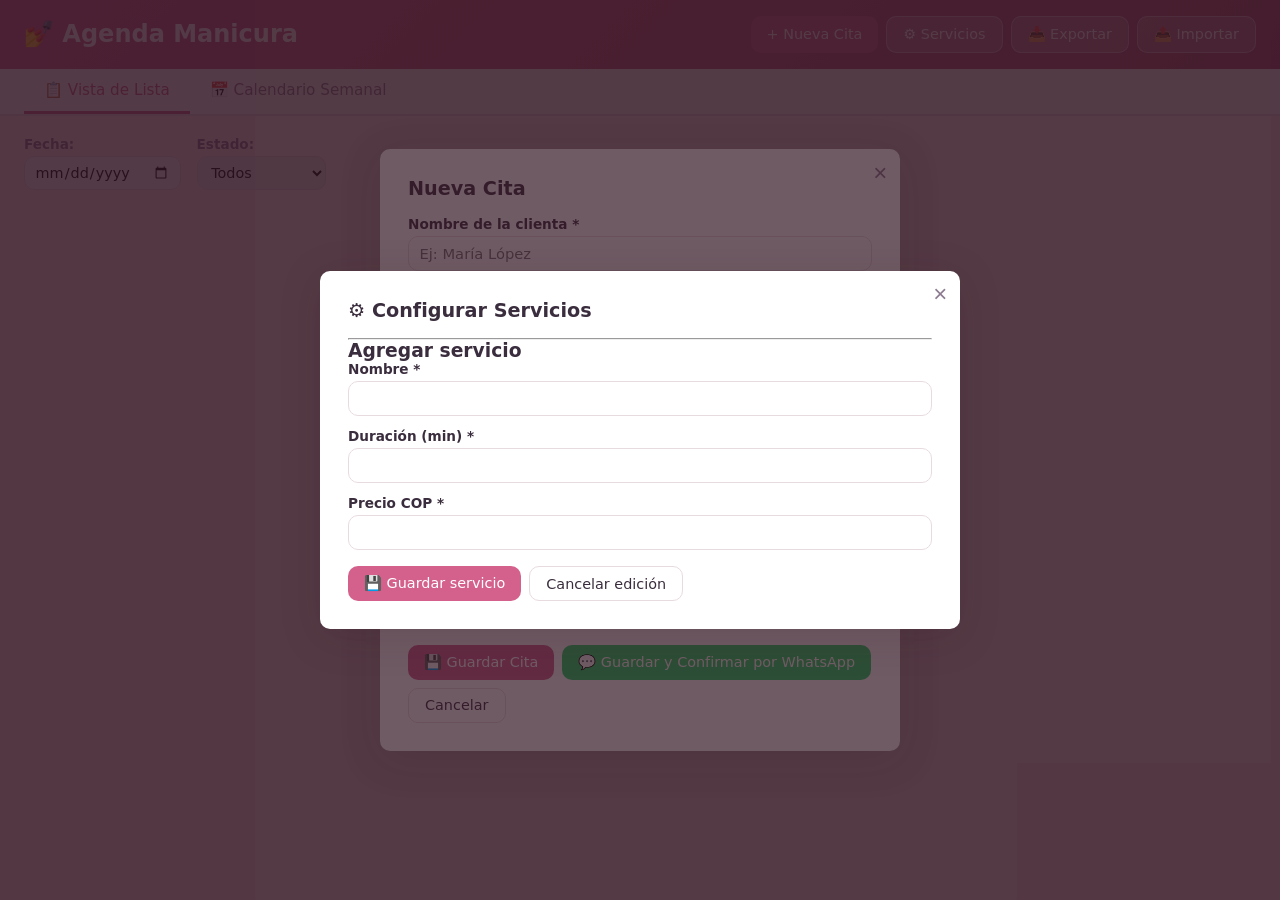
==== index.html @ 87cf35ac "refactor: move static app files to repository root" ====
<!DOCTYPE html>
<html lang="es">
<head>
  <meta charset="UTF-8">
  <meta name="viewport" content="width=device-width, initial-scale=1.0">
  <title>Agenda Manicura ✨</title>
  <link rel="stylesheet" href="css/styles.css">
</head>
<body>

  <!-- ═══════════ HEADER ═══════════ -->
  <header class="app-header">
    <h1>💅 Agenda Manicura</h1>
    <nav class="header-actions">
      <button id="btnNuevaCita" class="btn btn-primary">+ Nueva Cita</button>
      <button id="btnConfigServicios" class="btn btn-outline">⚙ Servicios</button>
      <button id="btnExportar" class="btn btn-outline">📥 Exportar</button>
      <label class="btn btn-outline btn-file">
        📤 Importar
        <input type="file" id="inputImportar" accept=".json" hidden>
      </label>
    </nav>
  </header>

  <!-- ═══════════ TABS ═══════════ -->
  <section class="tabs-bar">
    <button class="tab active" data-tab="lista">📋 Vista de Lista</button>
    <button class="tab" data-tab="calendario">📅 Calendario Semanal</button>
  </section>

  <!-- ═══════════ VISTA LISTA ═══════════ -->
  <main id="vistaLista" class="view active">
    <div class="filtros">
      <label>Fecha:
        <input type="date" id="filtroFecha">
      </label>
      <label>Estado:
        <select id="filtroEstado">
          <option value="">Todos</option>
          <option value="pendiente">Pendiente</option>
          <option value="confirmada">Confirmada</option>
          <option value="completada">Completada</option>
          <option value="cancelada">Cancelada</option>
        </select>
      </label>
    </div>
    <div id="listaCitas" class="lista-citas"></div>
  </main>

  <!-- ═══════════ VISTA CALENDARIO ═══════════ -->
  <main id="vistaCalendario" class="view">
    <div class="cal-nav">
      <button id="calPrev" class="btn btn-sm">◀ Semana anterior</button>
      <button id="calHoy" class="btn btn-sm btn-primary">Hoy</button>
      <button id="calNext" class="btn btn-sm">Semana siguiente ▶</button>
      <span id="calRango" class="cal-rango"></span>
    </div>
    <div class="cal-grid-wrapper">
      <div id="calGrid" class="cal-grid"></div>
    </div>
  </main>

  <!-- ═══════════ MODAL: NUEVA / EDITAR CITA ═══════════ -->
  <div id="modalCita" class="modal-overlay" hidden>
    <div class="modal">
      <button class="modal-close" data-close>&times;</button>
      <h2 id="modalCitaTitulo">Nueva Cita</h2>
      <form id="formCita" autocomplete="off">
        <input type="hidden" id="citaId">

        <label>Nombre de la clienta *
          <input type="text" id="citaNombre" required maxlength="80" placeholder="Ej: María López">
        </label>

        <label>WhatsApp *
          <div class="input-group">
            <input type="text" id="citaIndicativo" value="+57" maxlength="5" class="indicativo">
            <input type="tel" id="citaTelefono" required placeholder="3001234567" pattern="[0-9]{7,15}">
          </div>
        </label>

        <label>Servicio *
          <select id="citaServicio" required>
            <option value="">Seleccionar…</option>
          </select>
        </label>

        <div class="info-servicio" id="infoServicio" hidden>
          <span id="infoDuracion"></span> · <span id="infoPrecio"></span>
        </div>

        <label>Fecha *
          <input type="date" id="citaFecha" required>
        </label>

        <label>Hora disponible *
          <select id="citaHora" required>
            <option value="">Elige servicio y fecha primero</option>
          </select>
        </label>

        <label>Notas
          <textarea id="citaNotas" rows="2" maxlength="300" placeholder="Preferencias, alergias, etc."></textarea>
        </label>

        <div class="modal-actions">
          <button type="submit" class="btn btn-primary">💾 Guardar Cita</button>
          <button type="button" class="btn btn-whatsapp" id="btnGuardarYWhatsapp">💬 Guardar y Confirmar por WhatsApp</button>
          <button type="button" class="btn btn-outline" data-close>Cancelar</button>
        </div>
      </form>
    </div>
  </div>

  <!-- ═══════════ MODAL: DETALLE CITA ═══════════ -->
  <div id="modalDetalle" class="modal-overlay" hidden>
    <div class="modal">
      <button class="modal-close" data-close>&times;</button>
      <h2>Detalle de Cita</h2>
      <div id="detalleContenido"></div>
      <div class="modal-actions" id="detalleAcciones"></div>
    </div>
  </div>

  <!-- ═══════════ MODAL: CONFIGURAR SERVICIOS ═══════════ -->
  <div id="modalServicios" class="modal-overlay" hidden>
    <div class="modal modal-wide">
      <button class="modal-close" data-close>&times;</button>
      <h2>⚙ Configurar Servicios</h2>
      <div id="listaServicios"></div>
      <hr>
      <h3 id="formServicioTitulo">Agregar servicio</h3>
      <form id="formServicio" autocomplete="off">
        <input type="hidden" id="servicioId">
        <label>Nombre *
          <input type="text" id="servicioNombre" required maxlength="60">
        </label>
        <label>Duración (min) *
          <input type="number" id="servicioDuracion" required min="10" max="300" step="5">
        </label>
        <label>Precio COP *
          <input type="number" id="servicioPrecio" required min="0" step="500">
        </label>
        <div class="modal-actions">
          <button type="submit" class="btn btn-primary">💾 Guardar servicio</button>
          <button type="button" class="btn btn-outline" id="btnCancelarServicio">Cancelar edición</button>
        </div>
      </form>
    </div>
  </div>

  <!-- ═══════════ TOAST ═══════════ -->
  <div id="toast" class="toast" hidden></div>

  <script src="js/storage.js"></script>
  <script src="js/app.js"></script>
</body>
</html>
---- css/styles.css ----
/* ═══════════════════════════════════════════
   Agenda Manicura — Estilos principales
   ═══════════════════════════════════════════ */

/* ── Reset & Variables ────────────────────── */
:root {
  --color-bg: #fdf6f0;
  --color-surface: #ffffff;
  --color-primary: #d4618c;
  --color-primary-hover: #c14e78;
  --color-accent: #f5a6c8;
  --color-text: #3a2d3d;
  --color-text-light: #8c7a90;
  --color-border: #e8dbe0;
  --color-whatsapp: #25d366;
  --color-whatsapp-hover: #1ebe57;
  --color-pendiente: #f0ad4e;
  --color-confirmada: #5cb85c;
  --color-completada: #5bc0de;
  --color-cancelada: #d9534f;
  --color-almuerzo: #f9e8e8;
  --radius: 10px;
  --shadow: 0 2px 12px rgba(60,30,50,.08);
  --font: 'Segoe UI', system-ui, -apple-system, sans-serif;
}

*, *::before, *::after { box-sizing: border-box; margin: 0; padding: 0; }

body {
  font-family: var(--font);
  background: var(--color-bg);
  color: var(--color-text);
  min-height: 100vh;
}

/* ── Header ───────────────────────────────── */
.app-header {
  background: linear-gradient(135deg, var(--color-primary), #a94c6e);
  color: #fff;
  padding: 1rem 1.5rem;
  display: flex;
  flex-wrap: wrap;
  align-items: center;
  justify-content: space-between;
  gap: .75rem;
}
.app-header h1 { font-size: 1.5rem; }
.header-actions { display: flex; flex-wrap: wrap; gap: .5rem; }

/* ── Buttons ──────────────────────────────── */
.btn {
  display: inline-flex;
  align-items: center;
  gap: .35rem;
  padding: .55rem 1rem;
  border: none;
  border-radius: var(--radius);
  font-size: .9rem;
  cursor: pointer;
  transition: background .2s, transform .1s;
  font-family: var(--font);
  white-space: nowrap;
}
.btn:active { transform: scale(.97); }
.btn-primary { background: var(--color-primary); color: #fff; }
.btn-primary:hover { background: var(--color-primary-hover); }
.btn-outline {
  background: rgba(255,255,255,.2);
  color: #fff;
  border: 1px solid rgba(255,255,255,.4);
}
.btn-outline:hover { background: rgba(255,255,255,.35); }
.btn-sm { padding: .4rem .75rem; font-size: .82rem; }
.btn-whatsapp { background: var(--color-whatsapp); color: #fff; }
.btn-whatsapp:hover { background: var(--color-whatsapp-hover); }
.btn-danger { background: var(--color-cancelada); color: #fff; }
.btn-danger:hover { background: #c9302c; }
.btn-file { cursor: pointer; }

/* botones dentro de modales / paneles (contexto oscuro vs claro) */
.modal .btn-outline {
  color: var(--color-text);
  border-color: var(--color-border);
  background: var(--color-surface);
}
.modal .btn-outline:hover { background: #f3edf0; }

/* ── Tabs ─────────────────────────────────── */
.tabs-bar {
  display: flex;
  gap: 0;
  background: var(--color-surface);
  border-bottom: 2px solid var(--color-border);
  padding: 0 1.5rem;
}
.tab {
  padding: .75rem 1.25rem;
  background: none;
  border: none;
  font-size: .95rem;
  cursor: pointer;
  border-bottom: 3px solid transparent;
  color: var(--color-text-light);
  font-family: var(--font);
  transition: .2s;
}
.tab.active, .tab:hover {
  color: var(--color-primary);
  border-bottom-color: var(--color-primary);
}

/* ── Views ────────────────────────────────── */
.view { display: none; padding: 1.25rem 1.5rem; }
.view.active { display: block; }

/* ── Filtros (vista lista) ────────────────── */
.filtros {
  display: flex;
  flex-wrap: wrap;
  gap: 1rem;
  margin-bottom: 1rem;
}
.filtros label {
  display: flex;
  flex-direction: column;
  gap: .25rem;
  font-size: .85rem;
  font-weight: 600;
  color: var(--color-text-light);
}
.filtros input, .filtros select {
  padding: .45rem .6rem;
  border: 1px solid var(--color-border);
  border-radius: var(--radius);
  font-size: .9rem;
  font-family: var(--font);
}

/* ── Lista de citas ───────────────────────── */
.lista-citas { display: flex; flex-direction: column; gap: .75rem; }
.cita-card {
  background: var(--color-surface);
  border-left: 5px solid var(--color-pendiente);
  border-radius: var(--radius);
  padding: .85rem 1rem;
  box-shadow: var(--shadow);
  cursor: pointer;
  transition: transform .15s;
  display: flex;
  flex-wrap: wrap;
  align-items: center;
  gap: .5rem 1rem;
}
.cita-card:hover { transform: translateY(-2px); }
.cita-card.confirmada  { border-left-color: var(--color-confirmada); }
.cita-card.completada  { border-left-color: var(--color-completada); }
.cita-card.cancelada   { border-left-color: var(--color-cancelada); opacity: .65; }
.cita-card .nombre { font-weight: 700; min-width: 140px; }
.cita-card .servicio { color: var(--color-text-light); font-size: .88rem; }
.cita-card .fecha-hora { font-size: .88rem; }
.cita-card .badge {
  padding: .2rem .55rem;
  border-radius: 20px;
  font-size: .75rem;
  font-weight: 700;
  color: #fff;
  text-transform: uppercase;
}
.badge.pendiente  { background: var(--color-pendiente); }
.badge.confirmada { background: var(--color-confirmada); }
.badge.completada { background: var(--color-completada); }
.badge.cancelada  { background: var(--color-cancelada); }

.lista-vacia {
  text-align: center;
  color: var(--color-text-light);
  padding: 3rem 1rem;
  font-size: 1.05rem;
}

/* ── Calendario semanal ───────────────────── */
.cal-nav {
  display: flex;
  flex-wrap: wrap;
  align-items: center;
  gap: .5rem;
  margin-bottom: .75rem;
}
.cal-rango {
  margin-left: auto;
  font-weight: 600;
  font-size: .95rem;
  color: var(--color-text-light);
}
.cal-grid-wrapper { overflow-x: auto; }
.cal-grid {
  display: grid;
  grid-template-columns: 60px repeat(7, 1fr);
  min-width: 820px;
  border: 1px solid var(--color-border);
  border-radius: var(--radius);
  background: var(--color-surface);
  font-size: .82rem;
}
.cal-cell {
  border: 1px solid var(--color-border);
  padding: .3rem .35rem;
  min-height: 38px;
  position: relative;
}
.cal-header {
  background: var(--color-primary);
  color: #fff;
  text-align: center;
  font-weight: 700;
  padding: .5rem .25rem;
  font-size: .78rem;
}
.cal-header.corner { background: #c14e78; }
.cal-hora {
  background: #fbf2f6;
  font-weight: 600;
  display: flex;
  align-items: center;
  justify-content: center;
  font-size: .78rem;
}
.cal-cell.almuerzo {
  background: var(--color-almuerzo);
  position: relative;
}
.cal-cell.almuerzo::after {
  content: '🍽';
  position: absolute;
  top: 50%;
  left: 50%;
  transform: translate(-50%,-50%);
  font-size: 1rem;
  opacity: .5;
}
.cal-hora.almuerzo { background: #f9dede; }
.cal-event {
  border-radius: 4px;
  padding: .15rem .3rem;
  margin-bottom: 2px;
  font-size: .72rem;
  color: #fff;
  cursor: pointer;
  overflow: hidden;
  text-overflow: ellipsis;
  white-space: nowrap;
  line-height: 1.3;
}
.cal-event.pendiente  { background: var(--color-pendiente); }
.cal-event.confirmada { background: var(--color-confirmada); }
.cal-event.completada { background: var(--color-completada); }
.cal-event.cancelada  { background: var(--color-cancelada); opacity: .6; }

.cal-cell.today { background: #fef3f7; }

/* ── Modal ────────────────────────────────── */
.modal-overlay {
  position: fixed;
  inset: 0;
  background: rgba(50,20,35,.45);
  display: flex;
  align-items: center;
  justify-content: center;
  z-index: 900;
  padding: 1rem;
  overflow-y: auto;
}
.modal {
  background: var(--color-surface);
  border-radius: var(--radius);
  width: 100%;
  max-width: 520px;
  padding: 1.75rem;
  position: relative;
  box-shadow: 0 8px 40px rgba(60,20,40,.18);
  max-height: 92vh;
  overflow-y: auto;
}
.modal-wide { max-width: 640px; }
.modal-close {
  position: absolute;
  top: .6rem;
  right: .8rem;
  background: none;
  border: none;
  font-size: 1.5rem;
  cursor: pointer;
  color: var(--color-text-light);
}
.modal h2 { margin-bottom: 1rem; font-size: 1.2rem; }
.modal label {
  display: flex;
  flex-direction: column;
  gap: .25rem;
  margin-bottom: .75rem;
  font-size: .85rem;
  font-weight: 600;
  color: var(--color-text);
}
.modal input, .modal select, .modal textarea {
  padding: .5rem .65rem;
  border: 1px solid var(--color-border);
  border-radius: var(--radius);
  font-size: .92rem;
  font-family: var(--font);
  width: 100%;
}
.modal input:focus, .modal select:focus, .modal textarea:focus {
  outline: none;
  border-color: var(--color-primary);
  box-shadow: 0 0 0 3px rgba(212,97,140,.15);
}
.input-group { display: flex; gap: .4rem; }
.indicativo { max-width: 65px; text-align: center; }
.info-servicio {
  background: #fdf0f5;
  padding: .45rem .75rem;
  border-radius: var(--radius);
  font-size: .88rem;
  margin-bottom: .75rem;
  color: var(--color-primary);
  font-weight: 600;
}
.modal-actions {
  display: flex;
  flex-wrap: wrap;
  gap: .5rem;
  margin-top: 1rem;
}

/* ── Detalle de cita ──────────────────────── */
.detalle-grid {
  display: grid;
  grid-template-columns: auto 1fr;
  gap: .35rem .75rem;
  font-size: .92rem;
  margin-bottom: .5rem;
}
.detalle-grid dt { font-weight: 700; color: var(--color-text-light); }
.detalle-grid dd { font-weight: 400; }

/* ── Servicios config ─────────────────────── */
.servicio-item {
  display: flex;
  align-items: center;
  gap: .75rem;
  padding: .6rem 0;
  border-bottom: 1px solid var(--color-border);
  flex-wrap: wrap;
}
.servicio-item .s-name { font-weight: 700; flex: 1; min-width: 130px; }
.servicio-item .s-meta { font-size: .85rem; color: var(--color-text-light); }

/* ── Toast ────────────────────────────────── */
.toast {
  position: fixed;
  bottom: 1.5rem;
  left: 50%;
  transform: translateX(-50%);
  background: #3a2d3d;
  color: #fff;
  padding: .7rem 1.4rem;
  border-radius: 30px;
  font-size: .9rem;
  z-index: 1000;
  box-shadow: 0 4px 18px rgba(0,0,0,.2);
  animation: toastIn .3s ease;
}
@keyframes toastIn {
  from { opacity: 0; transform: translateX(-50%) translateY(20px); }
  to   { opacity: 1; transform: translateX(-50%) translateY(0); }
}

/* ── Responsive ───────────────────────────── */
@media (max-width: 600px) {
  .app-header { flex-direction: column; align-items: flex-start; }
  .header-actions { width: 100%; justify-content: flex-start; }
  .modal { padding: 1.25rem; }
  .cal-grid { min-width: 650px; }
  .filtros { flex-direction: column; }
}
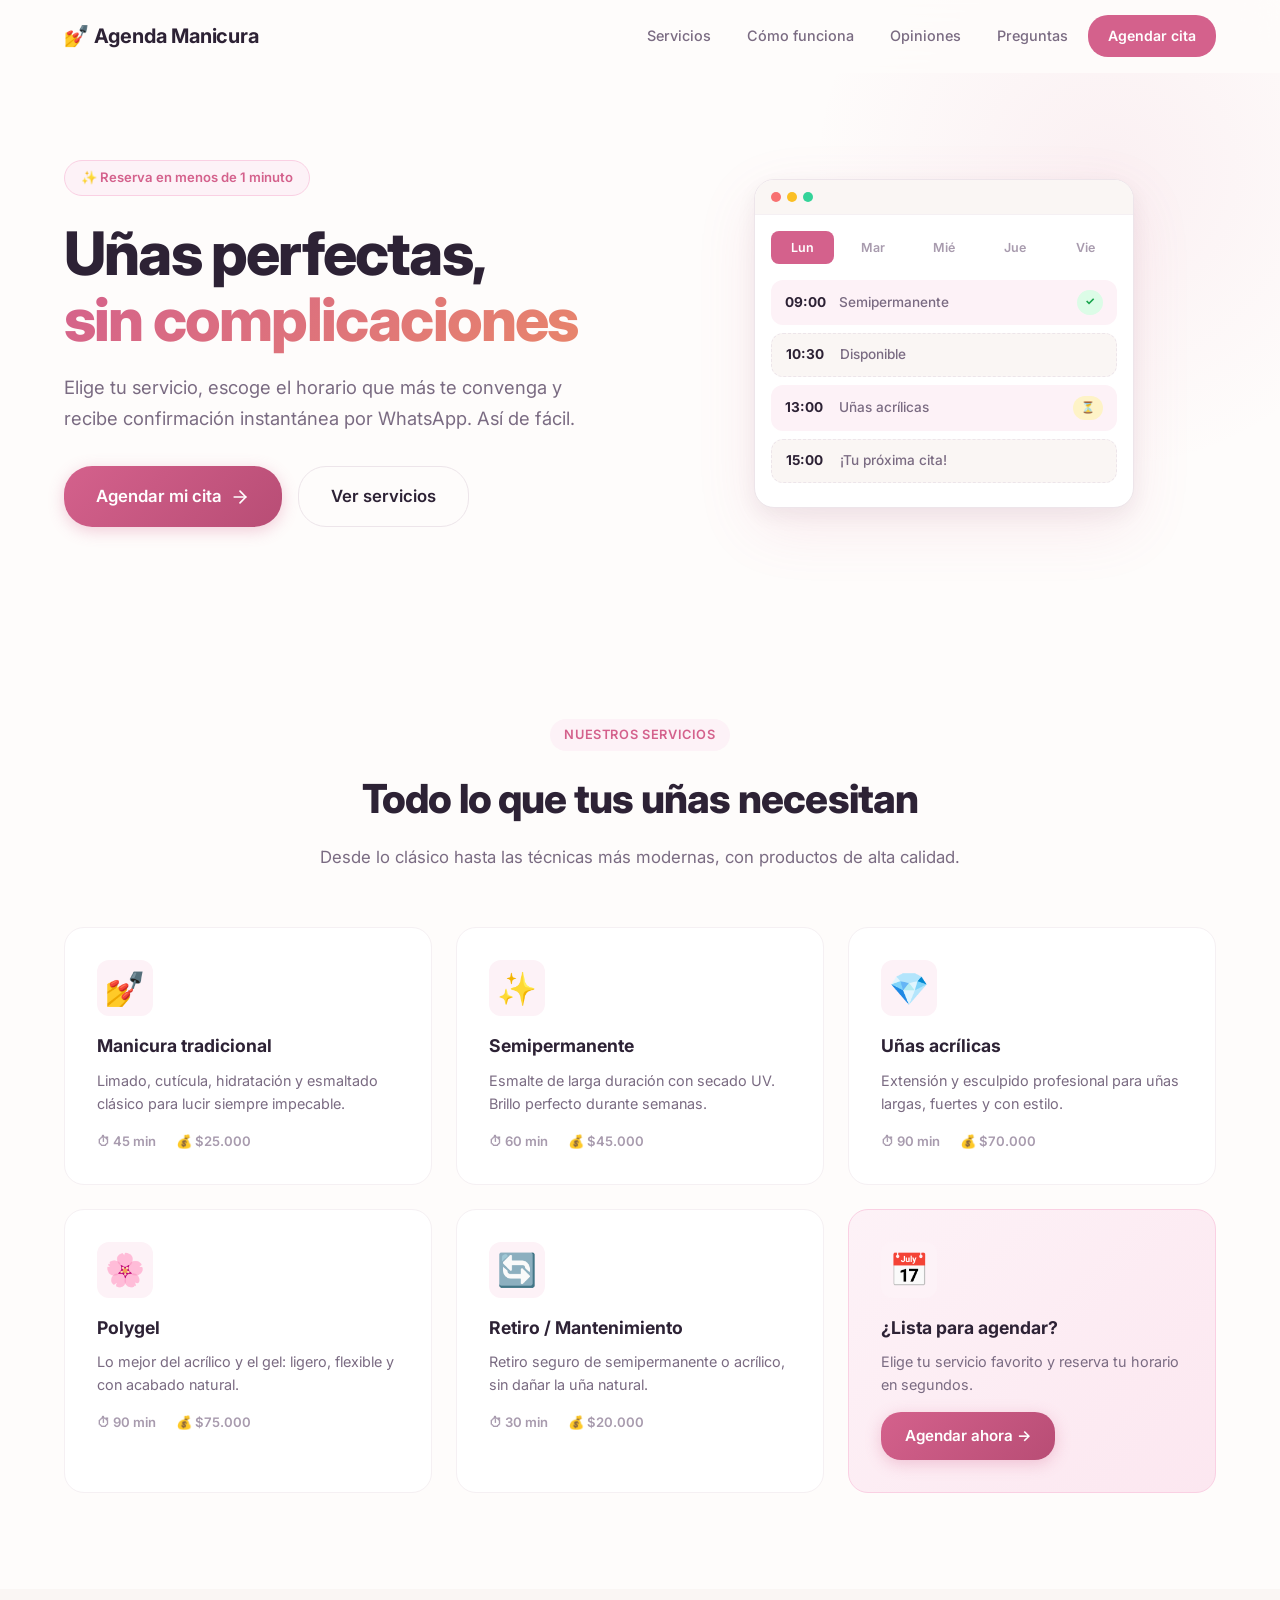
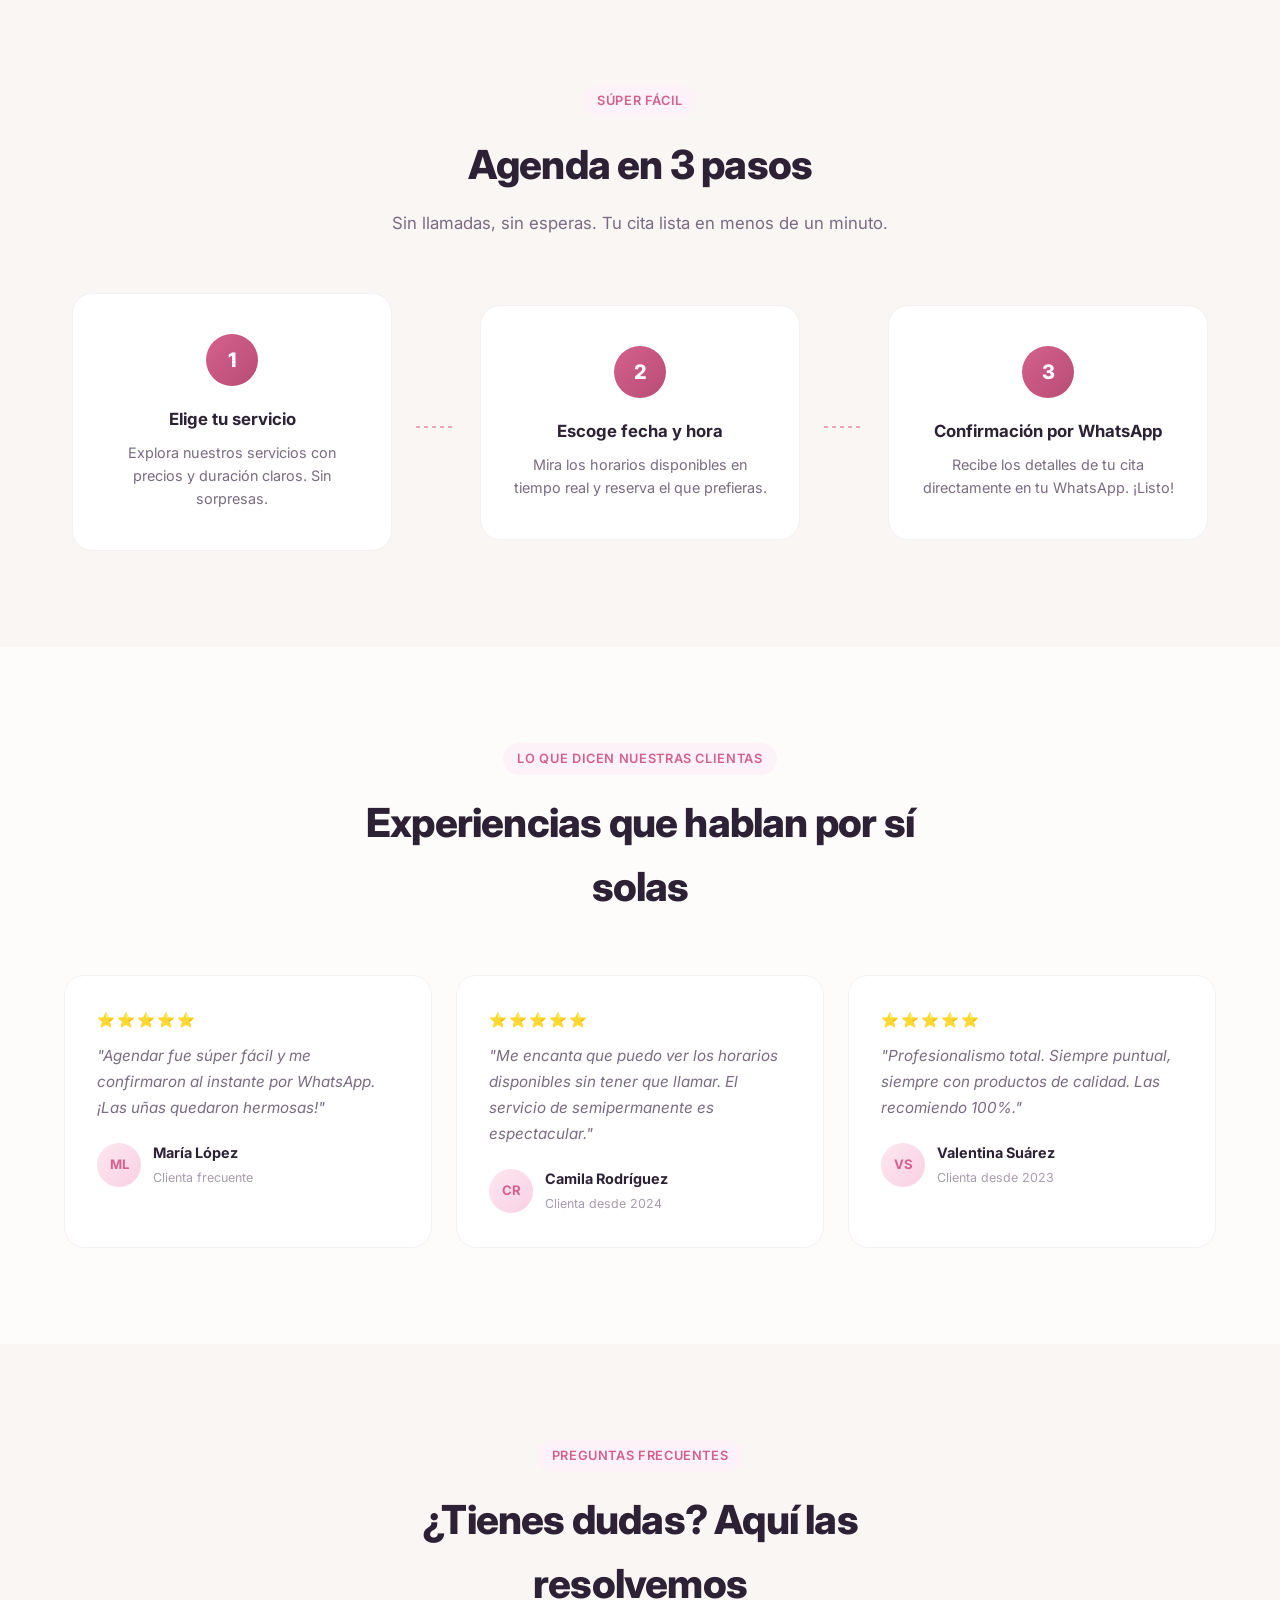
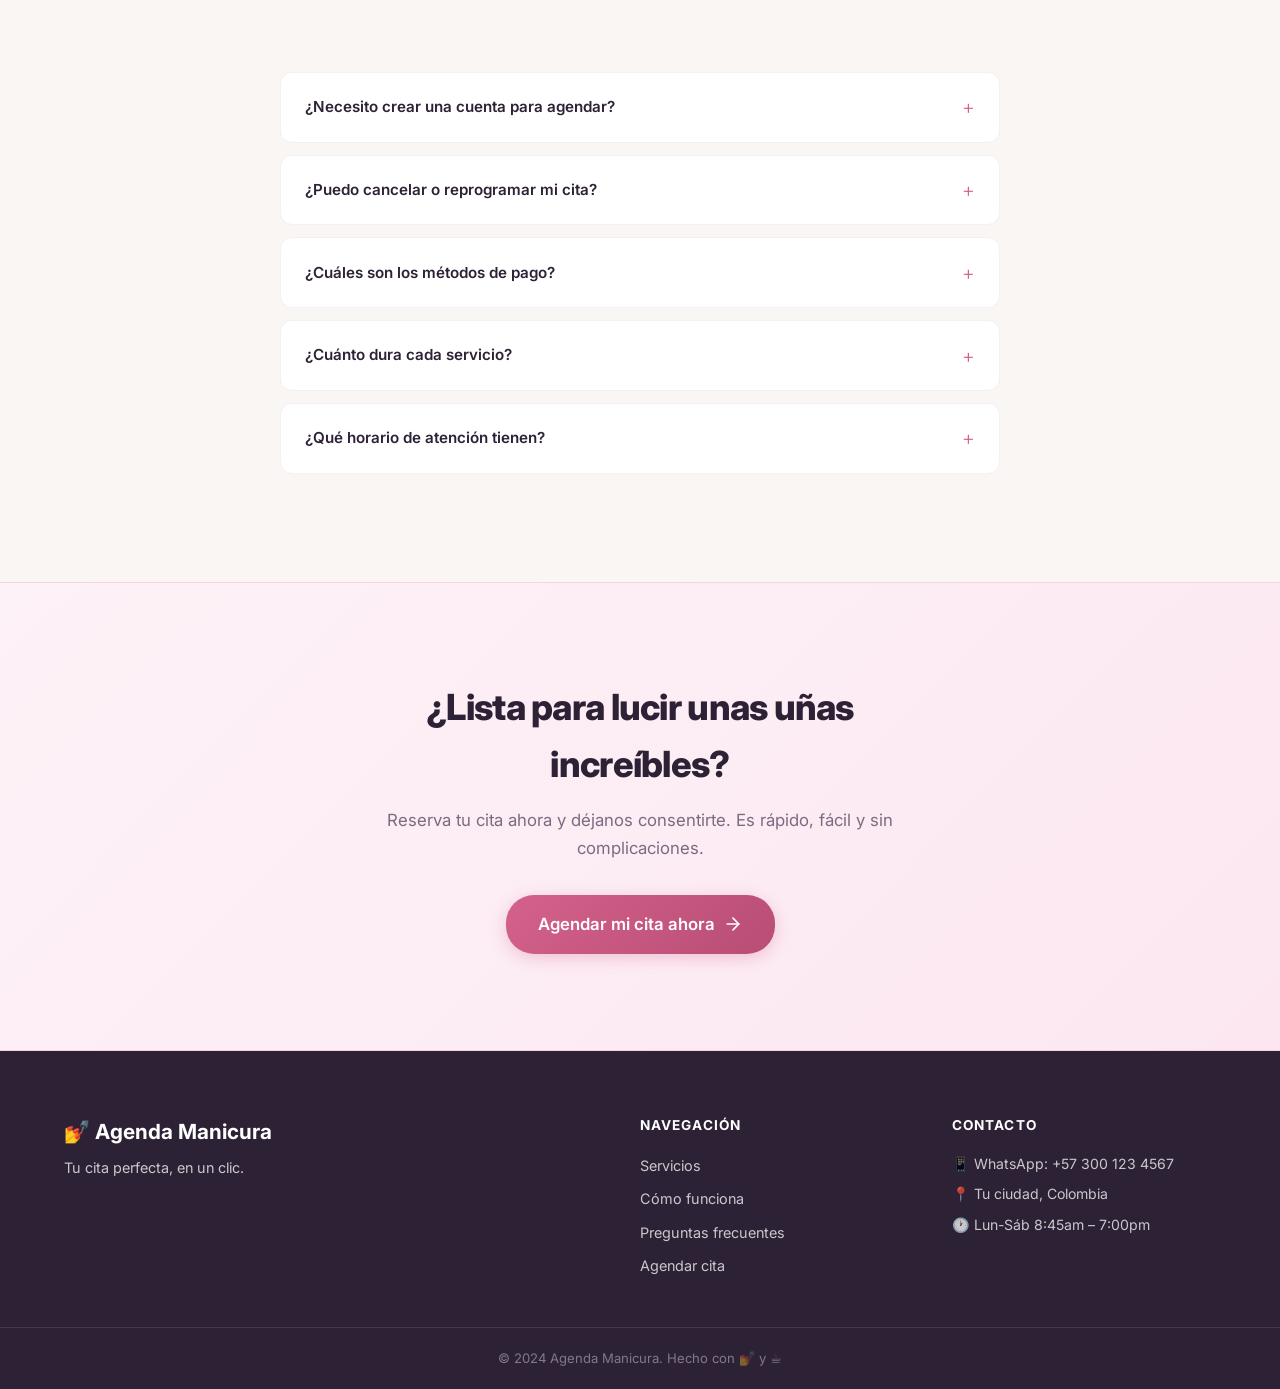
==== commit 9968b926: "fix(styles): ocultar modales por defecto con [hidden] y actualizar estilos" ====
--- a/index.html
+++ b/index.html
@@ -3,156 +3,320 @@
 <head>
   <meta charset="UTF-8">
   <meta name="viewport" content="width=device-width, initial-scale=1.0">
-  <title>Agenda Manicura ✨</title>
-  <link rel="stylesheet" href="css/styles.css">
+  <title>Agenda Manicura ✨ — Tu cita perfecta</title>
+  <meta name="description" content="Agenda tu cita de manicura en segundos. Servicios profesionales, horarios flexibles y confirmación instantánea por WhatsApp.">
+  <link rel="preconnect" href="https://fonts.googleapis.com">
+  <link rel="preconnect" href="https://fonts.gstatic.com" crossorigin>
+  <link href="https://fonts.googleapis.com/css2?family=Inter:wght@300;400;500;600;700;800&display=swap" rel="stylesheet">
+  <link rel="stylesheet" href="css/landing.css">
 </head>
 <body>
 
-  <!-- ═══════════ HEADER ═══════════ -->
-  <header class="app-header">
-    <h1>💅 Agenda Manicura</h1>
-    <nav class="header-actions">
-      <button id="btnNuevaCita" class="btn btn-primary">+ Nueva Cita</button>
-      <button id="btnConfigServicios" class="btn btn-outline">⚙ Servicios</button>
-      <button id="btnExportar" class="btn btn-outline">📥 Exportar</button>
-      <label class="btn btn-outline btn-file">
-        📤 Importar
-        <input type="file" id="inputImportar" accept=".json" hidden>
-      </label>
-    </nav>
-  </header>
-
-  <!-- ═══════════ TABS ═══════════ -->
-  <section class="tabs-bar">
-    <button class="tab active" data-tab="lista">📋 Vista de Lista</button>
-    <button class="tab" data-tab="calendario">📅 Calendario Semanal</button>
-  </section>
-
-  <!-- ═══════════ VISTA LISTA ═══════════ -->
-  <main id="vistaLista" class="view active">
-    <div class="filtros">
-      <label>Fecha:
-        <input type="date" id="filtroFecha">
-      </label>
-      <label>Estado:
-        <select id="filtroEstado">
-          <option value="">Todos</option>
-          <option value="pendiente">Pendiente</option>
-          <option value="confirmada">Confirmada</option>
-          <option value="completada">Completada</option>
-          <option value="cancelada">Cancelada</option>
-        </select>
-      </label>
-    </div>
-    <div id="listaCitas" class="lista-citas"></div>
-  </main>
-
-  <!-- ═══════════ VISTA CALENDARIO ═══════════ -->
-  <main id="vistaCalendario" class="view">
-    <div class="cal-nav">
-      <button id="calPrev" class="btn btn-sm">◀ Semana anterior</button>
-      <button id="calHoy" class="btn btn-sm btn-primary">Hoy</button>
-      <button id="calNext" class="btn btn-sm">Semana siguiente ▶</button>
-      <span id="calRango" class="cal-rango"></span>
-    </div>
-    <div class="cal-grid-wrapper">
-      <div id="calGrid" class="cal-grid"></div>
-    </div>
-  </main>
-
-  <!-- ═══════════ MODAL: NUEVA / EDITAR CITA ═══════════ -->
-  <div id="modalCita" class="modal-overlay" hidden>
-    <div class="modal">
-      <button class="modal-close" data-close>&times;</button>
-      <h2 id="modalCitaTitulo">Nueva Cita</h2>
-      <form id="formCita" autocomplete="off">
-        <input type="hidden" id="citaId">
-
-        <label>Nombre de la clienta *
-          <input type="text" id="citaNombre" required maxlength="80" placeholder="Ej: María López">
-        </label>
-
-        <label>WhatsApp *
-          <div class="input-group">
-            <input type="text" id="citaIndicativo" value="+57" maxlength="5" class="indicativo">
-            <input type="tel" id="citaTelefono" required placeholder="3001234567" pattern="[0-9]{7,15}">
-          </div>
-        </label>
-
-        <label>Servicio *
-          <select id="citaServicio" required>
-            <option value="">Seleccionar…</option>
-          </select>
-        </label>
-
-        <div class="info-servicio" id="infoServicio" hidden>
-          <span id="infoDuracion"></span> · <span id="infoPrecio"></span>
-        </div>
-
-        <label>Fecha *
-          <input type="date" id="citaFecha" required>
-        </label>
-
-        <label>Hora disponible *
-          <select id="citaHora" required>
-            <option value="">Elige servicio y fecha primero</option>
-          </select>
-        </label>
-
-        <label>Notas
-          <textarea id="citaNotas" rows="2" maxlength="300" placeholder="Preferencias, alergias, etc."></textarea>
-        </label>
-
-        <div class="modal-actions">
-          <button type="submit" class="btn btn-primary">💾 Guardar Cita</button>
-          <button type="button" class="btn btn-whatsapp" id="btnGuardarYWhatsapp">💬 Guardar y Confirmar por WhatsApp</button>
-          <button type="button" class="btn btn-outline" data-close>Cancelar</button>
-        </div>
-      </form>
-    </div>
-  </div>
-
-  <!-- ═══════════ MODAL: DETALLE CITA ═══════════ -->
-  <div id="modalDetalle" class="modal-overlay" hidden>
-    <div class="modal">
-      <button class="modal-close" data-close>&times;</button>
-      <h2>Detalle de Cita</h2>
-      <div id="detalleContenido"></div>
-      <div class="modal-actions" id="detalleAcciones"></div>
-    </div>
-  </div>
-
-  <!-- ═══════════ MODAL: CONFIGURAR SERVICIOS ═══════════ -->
-  <div id="modalServicios" class="modal-overlay" hidden>
-    <div class="modal modal-wide">
-      <button class="modal-close" data-close>&times;</button>
-      <h2>⚙ Configurar Servicios</h2>
-      <div id="listaServicios"></div>
-      <hr>
-      <h3 id="formServicioTitulo">Agregar servicio</h3>
-      <form id="formServicio" autocomplete="off">
-        <input type="hidden" id="servicioId">
-        <label>Nombre *
-          <input type="text" id="servicioNombre" required maxlength="60">
-        </label>
-        <label>Duración (min) *
-          <input type="number" id="servicioDuracion" required min="10" max="300" step="5">
-        </label>
-        <label>Precio COP *
-          <input type="number" id="servicioPrecio" required min="0" step="500">
-        </label>
-        <div class="modal-actions">
-          <button type="submit" class="btn btn-primary">💾 Guardar servicio</button>
-          <button type="button" class="btn btn-outline" id="btnCancelarServicio">Cancelar edición</button>
-        </div>
-      </form>
-    </div>
-  </div>
-
-  <!-- ═══════════ TOAST ═══════════ -->
-  <div id="toast" class="toast" hidden></div>
-
-  <script src="js/storage.js"></script>
-  <script src="js/app.js"></script>
+  <!-- ═══════════ NAVBAR ═══════════ -->
+  <nav class="navbar" id="navbar">
+    <div class="container navbar-inner">
+      <a href="#" class="navbar-brand">💅 Agenda Manicura</a>
+      <button class="navbar-toggle" id="navToggle" aria-label="Abrir menú">
+        <span></span><span></span><span></span>
+      </button>
+      <ul class="navbar-menu" id="navMenu">
+        <li><a href="#servicios">Servicios</a></li>
+        <li><a href="#como-funciona">Cómo funciona</a></li>
+        <li><a href="#testimonios">Opiniones</a></li>
+        <li><a href="#faq">Preguntas</a></li>
+        <li><a href="agendar.html" class="btn btn-nav">Agendar cita</a></li>
+      </ul>
+    </div>
+  </nav>
+
+  <!-- ═══════════ HERO ═══════════ -->
+  <section class="hero">
+    <div class="container hero-inner">
+      <div class="hero-content" data-animate>
+        <span class="hero-badge">✨ Reserva en menos de 1 minuto</span>
+        <h1>Uñas perfectas,<br><span class="text-gradient">sin complicaciones</span></h1>
+        <p class="hero-subtitle">
+          Elige tu servicio, escoge el horario que más te convenga y recibe
+          confirmación instantánea por WhatsApp. Así de fácil.
+          <!-- EDITABLE: Cambia este texto por la propuesta de valor real del negocio -->
+        </p>
+        <div class="hero-actions">
+          <a href="agendar.html" class="btn btn-primary btn-lg">
+            Agendar mi cita
+            <svg width="20" height="20" viewBox="0 0 24 24" fill="none" stroke="currentColor" stroke-width="2" stroke-linecap="round" stroke-linejoin="round"><path d="M5 12h14"/><path d="m12 5 7 7-7 7"/></svg>
+          </a>
+          <a href="#servicios" class="btn btn-ghost btn-lg">Ver servicios</a>
+        </div>
+      </div>
+      <div class="hero-visual" data-animate>
+        <div class="hero-card">
+          <div class="hero-card-header">
+            <span class="dot dot-red"></span>
+            <span class="dot dot-yellow"></span>
+            <span class="dot dot-green"></span>
+          </div>
+          <div class="hero-card-body">
+            <div class="hero-cal-row">
+              <span class="hero-cal-day active">Lun</span>
+              <span class="hero-cal-day">Mar</span>
+              <span class="hero-cal-day">Mié</span>
+              <span class="hero-cal-day">Jue</span>
+              <span class="hero-cal-day">Vie</span>
+            </div>
+            <div class="hero-slot booked">
+              <span class="hero-slot-time">09:00</span>
+              <span class="hero-slot-name">Semipermanente</span>
+              <span class="badge-mini confirmed">✓</span>
+            </div>
+            <div class="hero-slot available">
+              <span class="hero-slot-time">10:30</span>
+              <span class="hero-slot-name">Disponible</span>
+            </div>
+            <div class="hero-slot booked">
+              <span class="hero-slot-time">13:00</span>
+              <span class="hero-slot-name">Uñas acrílicas</span>
+              <span class="badge-mini pending">⏳</span>
+            </div>
+            <div class="hero-slot available pulse">
+              <span class="hero-slot-time">15:00</span>
+              <span class="hero-slot-name">¡Tu próxima cita!</span>
+            </div>
+          </div>
+        </div>
+      </div>
+    </div>
+    <div class="hero-gradient-blur"></div>
+  </section>
+
+  <!-- ═══════════ SERVICIOS ═══════════ -->
+  <section class="section" id="servicios">
+    <div class="container">
+      <div class="section-header" data-animate>
+        <span class="section-badge">Nuestros servicios</span>
+        <h2>Todo lo que tus uñas necesitan</h2>
+        <p>Desde lo clásico hasta las técnicas más modernas, con productos de alta calidad.</p>
+        <!-- EDITABLE: Cambia los textos por los servicios reales del negocio -->
+      </div>
+      <div class="services-grid">
+        <!-- Servicio 1 -->
+        <div class="service-card" data-animate>
+          <div class="service-icon">💅</div>
+          <h3>Manicura tradicional</h3>
+          <p>Limado, cutícula, hidratación y esmaltado clásico para lucir siempre impecable.</p>
+          <div class="service-meta">
+            <span>⏱ 45 min</span>
+            <span>💰 $25.000</span>
+          </div>
+        </div>
+        <!-- Servicio 2 -->
+        <div class="service-card" data-animate>
+          <div class="service-icon">✨</div>
+          <h3>Semipermanente</h3>
+          <p>Esmalte de larga duración con secado UV. Brillo perfecto durante semanas.</p>
+          <div class="service-meta">
+            <span>⏱ 60 min</span>
+            <span>💰 $45.000</span>
+          </div>
+        </div>
+        <!-- Servicio 3 -->
+        <div class="service-card" data-animate>
+          <div class="service-icon">💎</div>
+          <h3>Uñas acrílicas</h3>
+          <p>Extensión y esculpido profesional para uñas largas, fuertes y con estilo.</p>
+          <div class="service-meta">
+            <span>⏱ 90 min</span>
+            <span>💰 $70.000</span>
+          </div>
+        </div>
+        <!-- Servicio 4 -->
+        <div class="service-card" data-animate>
+          <div class="service-icon">🌸</div>
+          <h3>Polygel</h3>
+          <p>Lo mejor del acrílico y el gel: ligero, flexible y con acabado natural.</p>
+          <div class="service-meta">
+            <span>⏱ 90 min</span>
+            <span>💰 $75.000</span>
+          </div>
+        </div>
+        <!-- Servicio 5 -->
+        <div class="service-card" data-animate>
+          <div class="service-icon">🔄</div>
+          <h3>Retiro / Mantenimiento</h3>
+          <p>Retiro seguro de semipermanente o acrílico, sin dañar la uña natural.</p>
+          <div class="service-meta">
+            <span>⏱ 30 min</span>
+            <span>💰 $20.000</span>
+          </div>
+        </div>
+        <!-- Servicio 6 -->
+        <div class="service-card service-card-cta" data-animate>
+          <div class="service-icon">📅</div>
+          <h3>¿Lista para agendar?</h3>
+          <p>Elige tu servicio favorito y reserva tu horario en segundos.</p>
+          <a href="agendar.html" class="btn btn-primary">Agendar ahora →</a>
+        </div>
+      </div>
+    </div>
+  </section>
+
+  <!-- ═══════════ CÓMO FUNCIONA ═══════════ -->
+  <section class="section section-alt" id="como-funciona">
+    <div class="container">
+      <div class="section-header" data-animate>
+        <span class="section-badge">Súper fácil</span>
+        <h2>Agenda en 3 pasos</h2>
+        <p>Sin llamadas, sin esperas. Tu cita lista en menos de un minuto.</p>
+      </div>
+      <div class="steps-grid">
+        <div class="step-card" data-animate>
+          <div class="step-number">1</div>
+          <h3>Elige tu servicio</h3>
+          <p>Explora nuestros servicios con precios y duración claros. Sin sorpresas.</p>
+        </div>
+        <div class="step-connector" data-animate>
+          <svg width="40" height="2" viewBox="0 0 40 2"><line x1="0" y1="1" x2="40" y2="1" stroke="currentColor" stroke-width="2" stroke-dasharray="4 4"/></svg>
+        </div>
+        <div class="step-card" data-animate>
+          <div class="step-number">2</div>
+          <h3>Escoge fecha y hora</h3>
+          <p>Mira los horarios disponibles en tiempo real y reserva el que prefieras.</p>
+        </div>
+        <div class="step-connector" data-animate>
+          <svg width="40" height="2" viewBox="0 0 40 2"><line x1="0" y1="1" x2="40" y2="1" stroke="currentColor" stroke-width="2" stroke-dasharray="4 4"/></svg>
+        </div>
+        <div class="step-card" data-animate>
+          <div class="step-number">3</div>
+          <h3>Confirmación por WhatsApp</h3>
+          <p>Recibe los detalles de tu cita directamente en tu WhatsApp. ¡Listo!</p>
+        </div>
+      </div>
+    </div>
+  </section>
+
+  <!-- ═══════════ TESTIMONIOS ═══════════ -->
+  <section class="section" id="testimonios">
+    <div class="container">
+      <div class="section-header" data-animate>
+        <span class="section-badge">Lo que dicen nuestras clientas</span>
+        <h2>Experiencias que hablan por sí solas</h2>
+        <!-- EDITABLE: Reemplaza estos testimonios por opiniones reales -->
+      </div>
+      <div class="testimonials-grid">
+        <div class="testimonial-card" data-animate>
+          <div class="testimonial-stars">⭐⭐⭐⭐⭐</div>
+          <p>"Agendar fue súper fácil y me confirmaron al instante por WhatsApp. ¡Las uñas quedaron hermosas!"</p>
+          <div class="testimonial-author">
+            <div class="testimonial-avatar">ML</div>
+            <div>
+              <strong>María López</strong>
+              <span>Clienta frecuente</span>
+            </div>
+          </div>
+        </div>
+        <div class="testimonial-card" data-animate>
+          <div class="testimonial-stars">⭐⭐⭐⭐⭐</div>
+          <p>"Me encanta que puedo ver los horarios disponibles sin tener que llamar. El servicio de semipermanente es espectacular."</p>
+          <div class="testimonial-author">
+            <div class="testimonial-avatar">CR</div>
+            <div>
+              <strong>Camila Rodríguez</strong>
+              <span>Clienta desde 2024</span>
+            </div>
+          </div>
+        </div>
+        <div class="testimonial-card" data-animate>
+          <div class="testimonial-stars">⭐⭐⭐⭐⭐</div>
+          <p>"Profesionalismo total. Siempre puntual, siempre con productos de calidad. Las recomiendo 100%."</p>
+          <div class="testimonial-author">
+            <div class="testimonial-avatar">VS</div>
+            <div>
+              <strong>Valentina Suárez</strong>
+              <span>Clienta desde 2023</span>
+            </div>
+          </div>
+        </div>
+      </div>
+    </div>
+  </section>
+
+  <!-- ═══════════ FAQ ═══════════ -->
+  <section class="section section-alt" id="faq">
+    <div class="container">
+      <div class="section-header" data-animate>
+        <span class="section-badge">Preguntas frecuentes</span>
+        <h2>¿Tienes dudas? Aquí las resolvemos</h2>
+      </div>
+      <div class="faq-list" data-animate>
+        <!-- EDITABLE: Cambia estas preguntas por las más comunes de tu negocio -->
+        <details class="faq-item">
+          <summary>¿Necesito crear una cuenta para agendar?</summary>
+          <p>No, no necesitas cuenta ni registro. Solo llena el formulario con tu nombre, WhatsApp y el servicio que deseas. ¡Es instantáneo!</p>
+        </details>
+        <details class="faq-item">
+          <summary>¿Puedo cancelar o reprogramar mi cita?</summary>
+          <p>Sí, solo escríbenos por WhatsApp con al menos 2 horas de anticipación y te ayudamos a encontrar un nuevo horario.</p>
+        </details>
+        <details class="faq-item">
+          <summary>¿Cuáles son los métodos de pago?</summary>
+          <p>Aceptamos efectivo, Nequi, Daviplata y transferencia bancaria. El pago se realiza al finalizar el servicio.</p>
+        </details>
+        <details class="faq-item">
+          <summary>¿Cuánto dura cada servicio?</summary>
+          <p>Depende del servicio: una manicura tradicional toma 45 minutos, semipermanente 60 min, y acrílicas o polygel entre 90 minutos. Todos los tiempos están indicados al agendar.</p>
+        </details>
+        <details class="faq-item">
+          <summary>¿Qué horario de atención tienen?</summary>
+          <p>Atendemos de lunes a sábado, de 8:45 a.m. a 7:00 p.m., con descanso de almuerzo de 12:00 a 1:00 p.m.</p>
+        </details>
+      </div>
+    </div>
+  </section>
+
+  <!-- ═══════════ CTA FINAL ═══════════ -->
+  <section class="section cta-final">
+    <div class="container cta-final-inner" data-animate>
+      <h2>¿Lista para lucir unas uñas increíbles?</h2>
+      <p>Reserva tu cita ahora y déjanos consentirte. Es rápido, fácil y sin complicaciones.</p>
+      <a href="agendar.html" class="btn btn-primary btn-lg">
+        Agendar mi cita ahora
+        <svg width="20" height="20" viewBox="0 0 24 24" fill="none" stroke="currentColor" stroke-width="2" stroke-linecap="round" stroke-linejoin="round"><path d="M5 12h14"/><path d="m12 5 7 7-7 7"/></svg>
+      </a>
+    </div>
+  </section>
+
+  <!-- ═══════════ FOOTER ═══════════ -->
+  <footer class="footer">
+    <div class="container footer-inner">
+      <div class="footer-brand">
+        <span class="footer-logo">💅 Agenda Manicura</span>
+        <p>Tu cita perfecta, en un clic.</p>
+      </div>
+      <div class="footer-links">
+        <h4>Navegación</h4>
+        <ul>
+          <li><a href="#servicios">Servicios</a></li>
+          <li><a href="#como-funciona">Cómo funciona</a></li>
+          <li><a href="#faq">Preguntas frecuentes</a></li>
+          <li><a href="agendar.html">Agendar cita</a></li>
+        </ul>
+      </div>
+      <div class="footer-contact">
+        <h4>Contacto</h4>
+        <!-- EDITABLE: Agrega tu info real de contacto -->
+        <ul>
+          <li>📱 WhatsApp: +57 300 123 4567</li>
+          <li>📍 Tu ciudad, Colombia</li>
+          <li>🕐 Lun-Sáb 8:45am – 7:00pm</li>
+        </ul>
+      </div>
+    </div>
+    <div class="footer-bottom">
+      <div class="container">
+        <p>© 2024 Agenda Manicura. Hecho con 💅 y ☕</p>
+      </div>
+    </div>
+  </footer>
+
+  <script src="js/landing.js"></script>
 </body>
 </html>
--- a/css/landing.css
+++ b/css/landing.css
@@ -0,0 +1,843 @@
+/* ═══════════════════════════════════════════
+   Landing Page — Agenda Manicura
+   Estilo: Minimalista y Elegante
+   ═══════════════════════════════════════════ */
+
+/* ── Reset & Custom Properties ─────────────── */
+:root {
+  --font: 'Inter', system-ui, -apple-system, sans-serif;
+
+  /* Paleta principal */
+  --color-primary: #d4618c;
+  --color-primary-light: #f0a4c0;
+  --color-primary-dark: #b84d75;
+  --color-primary-50: #fdf2f7;
+  --color-primary-100: #fce7f0;
+  --color-primary-200: #fad0e3;
+
+  /* Acento */
+  --color-accent: #e8856b;
+  --color-accent-light: #f5b8a8;
+
+  /* Neutros */
+  --color-bg: #fefcfb;
+  --color-surface: #ffffff;
+  --color-surface-alt: #faf6f4;
+  --color-text: #2d2235;
+  --color-text-secondary: #7a6b82;
+  --color-text-muted: #a89bae;
+  --color-border: #ede5ea;
+  --color-border-light: #f5f0f3;
+
+  /* Efectos */
+  --radius-sm: 8px;
+  --radius-md: 12px;
+  --radius-lg: 20px;
+  --radius-xl: 28px;
+  --shadow-sm: 0 1px 3px rgba(45, 34, 53, .04), 0 1px 2px rgba(45, 34, 53, .06);
+  --shadow-md: 0 4px 16px rgba(45, 34, 53, .06), 0 2px 4px rgba(45, 34, 53, .04);
+  --shadow-lg: 0 12px 40px rgba(45, 34, 53, .08), 0 4px 12px rgba(45, 34, 53, .04);
+  --shadow-xl: 0 20px 60px rgba(212, 97, 140, .12), 0 8px 20px rgba(45, 34, 53, .06);
+
+  --transition: 0.3s cubic-bezier(.4, 0, .2, 1);
+}
+
+*, *::before, *::after { box-sizing: border-box; margin: 0; padding: 0; }
+
+html { scroll-behavior: smooth; scroll-padding-top: 80px; }
+
+body {
+  font-family: var(--font);
+  background: var(--color-bg);
+  color: var(--color-text);
+  line-height: 1.6;
+  -webkit-font-smoothing: antialiased;
+  -moz-osx-font-smoothing: grayscale;
+  overflow-x: hidden;
+}
+
+img { max-width: 100%; display: block; }
+a { text-decoration: none; color: inherit; }
+ul { list-style: none; }
+
+.container {
+  width: 100%;
+  max-width: 1200px;
+  margin: 0 auto;
+  padding: 0 1.5rem;
+}
+
+/* ── Buttons ─────────────────────────────── */
+.btn {
+  display: inline-flex;
+  align-items: center;
+  gap: .5rem;
+  padding: .75rem 1.5rem;
+  border: none;
+  border-radius: var(--radius-lg);
+  font-family: var(--font);
+  font-size: .95rem;
+  font-weight: 600;
+  cursor: pointer;
+  transition: all var(--transition);
+  white-space: nowrap;
+  text-decoration: none;
+}
+
+.btn-lg {
+  padding: 1rem 2rem;
+  font-size: 1.05rem;
+  border-radius: var(--radius-xl);
+}
+
+.btn-primary {
+  background: linear-gradient(135deg, var(--color-primary), var(--color-primary-dark));
+  color: #fff;
+  box-shadow: 0 4px 16px rgba(212, 97, 140, .3);
+}
+.btn-primary:hover {
+  transform: translateY(-2px);
+  box-shadow: 0 8px 28px rgba(212, 97, 140, .4);
+}
+.btn-primary:active { transform: translateY(0); }
+
+.btn-ghost {
+  background: transparent;
+  color: var(--color-text);
+  border: 1.5px solid var(--color-border);
+}
+.btn-ghost:hover {
+  background: var(--color-primary-50);
+  border-color: var(--color-primary-light);
+  color: var(--color-primary);
+}
+
+.btn-nav {
+  background: var(--color-primary);
+  color: #fff;
+  padding: .6rem 1.25rem;
+  border-radius: var(--radius-lg);
+  font-size: .88rem;
+}
+.btn-nav:hover {
+  background: var(--color-primary-dark);
+  transform: translateY(-1px);
+}
+
+/* ── Navbar ──────────────────────────────── */
+.navbar {
+  position: fixed;
+  top: 0;
+  left: 0;
+  right: 0;
+  z-index: 100;
+  background: rgba(254, 252, 251, .85);
+  backdrop-filter: blur(16px);
+  -webkit-backdrop-filter: blur(16px);
+  border-bottom: 1px solid transparent;
+  transition: all var(--transition);
+}
+
+.navbar.scrolled {
+  border-bottom-color: var(--color-border-light);
+  box-shadow: var(--shadow-sm);
+}
+
+.navbar-inner {
+  display: flex;
+  align-items: center;
+  justify-content: space-between;
+  height: 72px;
+}
+
+.navbar-brand {
+  font-size: 1.25rem;
+  font-weight: 700;
+  color: var(--color-text);
+  letter-spacing: -.01em;
+}
+
+.navbar-menu {
+  display: flex;
+  align-items: center;
+  gap: .25rem;
+}
+
+.navbar-menu a:not(.btn) {
+  padding: .5rem 1rem;
+  font-size: .9rem;
+  font-weight: 500;
+  color: var(--color-text-secondary);
+  border-radius: var(--radius-sm);
+  transition: all var(--transition);
+}
+.navbar-menu a:not(.btn):hover {
+  color: var(--color-primary);
+  background: var(--color-primary-50);
+}
+
+.navbar-toggle {
+  display: none;
+  flex-direction: column;
+  gap: 5px;
+  padding: 8px;
+  background: none;
+  border: none;
+  cursor: pointer;
+}
+.navbar-toggle span {
+  display: block;
+  width: 22px;
+  height: 2px;
+  background: var(--color-text);
+  border-radius: 2px;
+  transition: all var(--transition);
+}
+
+/* ── Hero ────────────────────────────────── */
+.hero {
+  position: relative;
+  padding: 10rem 0 6rem;
+  overflow: hidden;
+}
+
+.hero-inner {
+  display: grid;
+  grid-template-columns: 1fr 1fr;
+  gap: 4rem;
+  align-items: center;
+}
+
+.hero-content { z-index: 2; }
+
+.hero-badge {
+  display: inline-block;
+  padding: .4rem 1rem;
+  background: var(--color-primary-50);
+  color: var(--color-primary);
+  font-size: .82rem;
+  font-weight: 600;
+  border-radius: 50px;
+  margin-bottom: 1.5rem;
+  border: 1px solid var(--color-primary-200);
+}
+
+.hero h1 {
+  font-size: clamp(2.5rem, 5vw, 3.75rem);
+  font-weight: 800;
+  line-height: 1.1;
+  letter-spacing: -.03em;
+  margin-bottom: 1.25rem;
+  color: var(--color-text);
+}
+
+.text-gradient {
+  background: linear-gradient(135deg, var(--color-primary), var(--color-accent));
+  -webkit-background-clip: text;
+  -webkit-text-fill-color: transparent;
+  background-clip: text;
+}
+
+.hero-subtitle {
+  font-size: 1.15rem;
+  line-height: 1.7;
+  color: var(--color-text-secondary);
+  max-width: 520px;
+  margin-bottom: 2rem;
+}
+
+.hero-actions {
+  display: flex;
+  flex-wrap: wrap;
+  gap: 1rem;
+}
+
+/* Hero Visual — Tarjeta ilustrativa */
+.hero-visual { z-index: 2; display: flex; justify-content: center; }
+
+.hero-card {
+  background: var(--color-surface);
+  border: 1px solid var(--color-border);
+  border-radius: var(--radius-lg);
+  box-shadow: var(--shadow-xl);
+  overflow: hidden;
+  width: 100%;
+  max-width: 380px;
+  animation: heroFloat 6s ease-in-out infinite;
+}
+
+@keyframes heroFloat {
+  0%, 100% { transform: translateY(0); }
+  50% { transform: translateY(-12px); }
+}
+
+.hero-card-header {
+  display: flex;
+  gap: 6px;
+  padding: .75rem 1rem;
+  background: var(--color-surface-alt);
+  border-bottom: 1px solid var(--color-border-light);
+}
+.dot { width: 10px; height: 10px; border-radius: 50%; }
+.dot-red { background: #f87171; }
+.dot-yellow { background: #fbbf24; }
+.dot-green { background: #34d399; }
+
+.hero-card-body { padding: 1rem; }
+
+.hero-cal-row {
+  display: flex;
+  gap: .5rem;
+  margin-bottom: 1rem;
+}
+.hero-cal-day {
+  flex: 1;
+  text-align: center;
+  font-size: .78rem;
+  font-weight: 600;
+  padding: .4rem;
+  border-radius: var(--radius-sm);
+  color: var(--color-text-muted);
+}
+.hero-cal-day.active {
+  background: var(--color-primary);
+  color: #fff;
+}
+
+.hero-slot {
+  display: flex;
+  align-items: center;
+  gap: .75rem;
+  padding: .65rem .85rem;
+  border-radius: var(--radius-md);
+  margin-bottom: .5rem;
+  font-size: .85rem;
+  transition: all var(--transition);
+}
+.hero-slot.booked { background: var(--color-primary-50); }
+.hero-slot.available {
+  background: var(--color-surface-alt);
+  border: 1.5px dashed var(--color-border);
+}
+.hero-slot.available.pulse { animation: slotPulse 2s ease-in-out infinite; }
+
+@keyframes slotPulse {
+  0%, 100% { border-color: var(--color-border); }
+  50% { border-color: var(--color-primary); background: var(--color-primary-50); }
+}
+
+.hero-slot-time {
+  font-weight: 700;
+  color: var(--color-text);
+  min-width: 42px;
+}
+.hero-slot-name {
+  flex: 1;
+  color: var(--color-text-secondary);
+  font-weight: 500;
+}
+
+.badge-mini {
+  font-size: .7rem;
+  padding: .2rem .5rem;
+  border-radius: 50px;
+  font-weight: 700;
+}
+.badge-mini.confirmed { background: #dcfce7; color: #16a34a; }
+.badge-mini.pending { background: #fef3c7; color: #d97706; }
+
+.hero-gradient-blur {
+  position: absolute;
+  top: -20%;
+  right: -10%;
+  width: 600px;
+  height: 600px;
+  background: radial-gradient(circle, rgba(212, 97, 140, .08) 0%, transparent 70%);
+  pointer-events: none;
+  z-index: 1;
+}
+
+/* ── Sections ────────────────────────────── */
+.section {
+  padding: 6rem 0;
+}
+
+.section-alt {
+  background: var(--color-surface-alt);
+}
+
+.section-header {
+  text-align: center;
+  max-width: 640px;
+  margin: 0 auto 3.5rem;
+}
+
+.section-badge {
+  display: inline-block;
+  padding: .35rem .9rem;
+  background: var(--color-primary-50);
+  color: var(--color-primary);
+  font-size: .8rem;
+  font-weight: 600;
+  border-radius: 50px;
+  margin-bottom: 1rem;
+  text-transform: uppercase;
+  letter-spacing: .05em;
+}
+
+.section-header h2 {
+  font-size: clamp(1.75rem, 3.5vw, 2.5rem);
+  font-weight: 800;
+  letter-spacing: -.02em;
+  margin-bottom: .75rem;
+  color: var(--color-text);
+}
+
+.section-header p {
+  font-size: 1.05rem;
+  color: var(--color-text-secondary);
+  line-height: 1.7;
+}
+
+/* ── Services Grid ───────────────────────── */
+.services-grid {
+  display: grid;
+  grid-template-columns: repeat(3, 1fr);
+  gap: 1.5rem;
+}
+
+.service-card {
+  background: var(--color-surface);
+  border: 1px solid var(--color-border-light);
+  border-radius: var(--radius-lg);
+  padding: 2rem;
+  transition: all var(--transition);
+  position: relative;
+  overflow: hidden;
+}
+
+.service-card::before {
+  content: '';
+  position: absolute;
+  top: 0;
+  left: 0;
+  right: 0;
+  height: 3px;
+  background: linear-gradient(90deg, var(--color-primary), var(--color-accent));
+  opacity: 0;
+  transition: opacity var(--transition);
+}
+
+.service-card:hover {
+  transform: translateY(-4px);
+  box-shadow: var(--shadow-lg);
+  border-color: var(--color-primary-200);
+}
+.service-card:hover::before { opacity: 1; }
+
+.service-icon {
+  font-size: 2rem;
+  margin-bottom: 1rem;
+  width: 56px;
+  height: 56px;
+  display: flex;
+  align-items: center;
+  justify-content: center;
+  background: var(--color-primary-50);
+  border-radius: var(--radius-md);
+}
+
+.service-card h3 {
+  font-size: 1.1rem;
+  font-weight: 700;
+  margin-bottom: .5rem;
+  color: var(--color-text);
+}
+
+.service-card p {
+  font-size: .9rem;
+  color: var(--color-text-secondary);
+  line-height: 1.6;
+  margin-bottom: 1rem;
+}
+
+.service-meta {
+  display: flex;
+  gap: 1.25rem;
+  font-size: .82rem;
+  font-weight: 600;
+  color: var(--color-text-muted);
+}
+
+.service-card-cta {
+  background: linear-gradient(135deg, var(--color-primary-50), var(--color-primary-100));
+  border-color: var(--color-primary-200);
+  display: flex;
+  flex-direction: column;
+  align-items: flex-start;
+  justify-content: center;
+}
+
+/* ── Steps ───────────────────────────────── */
+.steps-grid {
+  display: flex;
+  align-items: center;
+  justify-content: center;
+  gap: 1.5rem;
+}
+
+.step-card {
+  background: var(--color-surface);
+  border: 1px solid var(--color-border-light);
+  border-radius: var(--radius-lg);
+  padding: 2.5rem 2rem;
+  text-align: center;
+  flex: 1;
+  max-width: 320px;
+  transition: all var(--transition);
+}
+
+.step-card:hover {
+  transform: translateY(-4px);
+  box-shadow: var(--shadow-md);
+}
+
+.step-number {
+  width: 52px;
+  height: 52px;
+  display: flex;
+  align-items: center;
+  justify-content: center;
+  margin: 0 auto 1.25rem;
+  background: linear-gradient(135deg, var(--color-primary), var(--color-primary-dark));
+  color: #fff;
+  font-size: 1.25rem;
+  font-weight: 800;
+  border-radius: 50%;
+}
+
+.step-card h3 {
+  font-size: 1.05rem;
+  font-weight: 700;
+  margin-bottom: .5rem;
+}
+
+.step-card p {
+  font-size: .9rem;
+  color: var(--color-text-secondary);
+  line-height: 1.6;
+}
+
+.step-connector {
+  color: var(--color-primary-light);
+  flex-shrink: 0;
+}
+
+/* ── Testimonials ────────────────────────── */
+.testimonials-grid {
+  display: grid;
+  grid-template-columns: repeat(3, 1fr);
+  gap: 1.5rem;
+}
+
+.testimonial-card {
+  background: var(--color-surface);
+  border: 1px solid var(--color-border-light);
+  border-radius: var(--radius-lg);
+  padding: 2rem;
+  transition: all var(--transition);
+}
+
+.testimonial-card:hover {
+  transform: translateY(-2px);
+  box-shadow: var(--shadow-md);
+}
+
+.testimonial-stars {
+  margin-bottom: .75rem;
+  font-size: .9rem;
+  letter-spacing: 2px;
+}
+
+.testimonial-card > p {
+  font-size: .95rem;
+  color: var(--color-text-secondary);
+  line-height: 1.7;
+  margin-bottom: 1.25rem;
+  font-style: italic;
+}
+
+.testimonial-author {
+  display: flex;
+  align-items: center;
+  gap: .75rem;
+}
+
+.testimonial-avatar {
+  width: 44px;
+  height: 44px;
+  border-radius: 50%;
+  background: linear-gradient(135deg, var(--color-primary-100), var(--color-primary-200));
+  color: var(--color-primary);
+  display: flex;
+  align-items: center;
+  justify-content: center;
+  font-size: .82rem;
+  font-weight: 700;
+  flex-shrink: 0;
+}
+
+.testimonial-author strong {
+  display: block;
+  font-size: .9rem;
+}
+.testimonial-author span {
+  font-size: .78rem;
+  color: var(--color-text-muted);
+}
+
+/* ── FAQ ─────────────────────────────────── */
+.faq-list {
+  max-width: 720px;
+  margin: 0 auto;
+}
+
+.faq-item {
+  border: 1px solid var(--color-border-light);
+  border-radius: var(--radius-md);
+  margin-bottom: .75rem;
+  background: var(--color-surface);
+  transition: all var(--transition);
+  overflow: hidden;
+}
+
+.faq-item:hover {
+  border-color: var(--color-primary-200);
+}
+
+.faq-item[open] {
+  border-color: var(--color-primary-light);
+  box-shadow: var(--shadow-sm);
+}
+
+.faq-item summary {
+  padding: 1.15rem 1.5rem;
+  font-weight: 600;
+  font-size: .95rem;
+  cursor: pointer;
+  display: flex;
+  align-items: center;
+  justify-content: space-between;
+  list-style: none;
+  transition: color var(--transition);
+}
+
+.faq-item summary::-webkit-details-marker { display: none; }
+
+.faq-item summary::after {
+  content: '+';
+  font-size: 1.25rem;
+  font-weight: 300;
+  color: var(--color-primary);
+  transition: transform var(--transition);
+  flex-shrink: 0;
+  margin-left: 1rem;
+}
+
+.faq-item[open] summary::after {
+  transform: rotate(45deg);
+}
+
+.faq-item[open] summary { color: var(--color-primary); }
+
+.faq-item p {
+  padding: 0 1.5rem 1.25rem;
+  font-size: .92rem;
+  color: var(--color-text-secondary);
+  line-height: 1.7;
+}
+
+/* ── CTA Final ───────────────────────────── */
+.cta-final {
+  background: linear-gradient(135deg, var(--color-primary-50), var(--color-primary-100));
+  border-top: 1px solid var(--color-primary-200);
+  border-bottom: 1px solid var(--color-primary-200);
+}
+
+.cta-final-inner {
+  text-align: center;
+  max-width: 640px;
+}
+
+.cta-final h2 {
+  font-size: clamp(1.5rem, 3vw, 2.25rem);
+  font-weight: 800;
+  letter-spacing: -.02em;
+  margin-bottom: .75rem;
+}
+
+.cta-final p {
+  font-size: 1.05rem;
+  color: var(--color-text-secondary);
+  margin-bottom: 2rem;
+  line-height: 1.7;
+}
+
+/* ── Footer ──────────────────────────────── */
+.footer {
+  background: var(--color-text);
+  color: rgba(255, 255, 255, .75);
+  padding: 4rem 0 0;
+}
+
+.footer-inner {
+  display: grid;
+  grid-template-columns: 2fr 1fr 1fr;
+  gap: 3rem;
+  padding-bottom: 3rem;
+}
+
+.footer-logo {
+  font-size: 1.3rem;
+  font-weight: 700;
+  color: #fff;
+  display: block;
+  margin-bottom: .5rem;
+}
+
+.footer-brand p {
+  font-size: .9rem;
+  max-width: 280px;
+  line-height: 1.6;
+}
+
+.footer h4 {
+  color: #fff;
+  font-size: .85rem;
+  font-weight: 700;
+  text-transform: uppercase;
+  letter-spacing: .08em;
+  margin-bottom: 1rem;
+}
+
+.footer-links ul,
+.footer-contact ul {
+  display: flex;
+  flex-direction: column;
+  gap: .5rem;
+}
+
+.footer-links a {
+  font-size: .9rem;
+  transition: color var(--transition);
+}
+.footer-links a:hover { color: var(--color-primary-light); }
+
+.footer-contact li {
+  font-size: .88rem;
+}
+
+.footer-bottom {
+  border-top: 1px solid rgba(255, 255, 255, .1);
+  padding: 1.25rem 0;
+}
+.footer-bottom p {
+  font-size: .82rem;
+  text-align: center;
+  color: rgba(255, 255, 255, .4);
+}
+
+/* ── Animations ──────────────────────────── */
+[data-animate] {
+  opacity: 0;
+  transform: translateY(28px);
+  transition: opacity .7s cubic-bezier(.4, 0, .2, 1), transform .7s cubic-bezier(.4, 0, .2, 1);
+}
+
+[data-animate].visible {
+  opacity: 1;
+  transform: translateY(0);
+}
+
+/* ── Responsive ──────────────────────────── */
+@media (max-width: 1024px) {
+  .hero-inner { grid-template-columns: 1fr; gap: 3rem; text-align: center; }
+  .hero-content { order: 1; }
+  .hero-visual { order: 0; }
+  .hero-subtitle { margin: 0 auto 2rem; }
+  .hero-actions { justify-content: center; }
+  .services-grid { grid-template-columns: repeat(2, 1fr); }
+  .testimonials-grid { grid-template-columns: repeat(2, 1fr); }
+  .footer-inner { grid-template-columns: 1fr 1fr; }
+}
+
+@media (max-width: 768px) {
+  .navbar-toggle { display: flex; }
+
+  .navbar-menu {
+    display: none;
+    position: absolute;
+    top: 72px;
+    left: 0;
+    right: 0;
+    background: var(--color-surface);
+    flex-direction: column;
+    padding: 1rem 1.5rem 1.5rem;
+    border-bottom: 1px solid var(--color-border);
+    box-shadow: var(--shadow-md);
+    gap: .25rem;
+  }
+  .navbar-menu.open { display: flex; }
+
+  .navbar-menu a:not(.btn) {
+    padding: .75rem 1rem;
+    width: 100%;
+  }
+
+  .navbar-menu .btn-nav {
+    margin-top: .5rem;
+    text-align: center;
+    justify-content: center;
+    width: 100%;
+  }
+
+  .hero { padding: 8rem 0 4rem; }
+  .hero h1 { font-size: 2.25rem; }
+
+  .services-grid { grid-template-columns: 1fr; }
+  .testimonials-grid { grid-template-columns: 1fr; }
+
+  .steps-grid {
+    flex-direction: column;
+  }
+  .step-connector { transform: rotate(90deg); }
+
+  .footer-inner {
+    grid-template-columns: 1fr;
+    gap: 2rem;
+    text-align: center;
+  }
+  .footer-brand p { margin: 0 auto; }
+}
+
+@media (max-width: 480px) {
+  .hero h1 { font-size: 1.9rem; }
+  .hero-subtitle { font-size: 1rem; }
+  .hero-actions { flex-direction: column; align-items: stretch; }
+  .btn-lg { justify-content: center; }
+  .section { padding: 4rem 0; }
+  .section-header { margin-bottom: 2.5rem; }
+}
+
+/* ── Focus visible for accessibility ─────── */
+:focus-visible {
+  outline: 2px solid var(--color-primary);
+  outline-offset: 2px;
+}
+
+button:focus-visible,
+a:focus-visible {
+  outline: 2px solid var(--color-primary);
+  outline-offset: 3px;
+  border-radius: 4px;
+}
